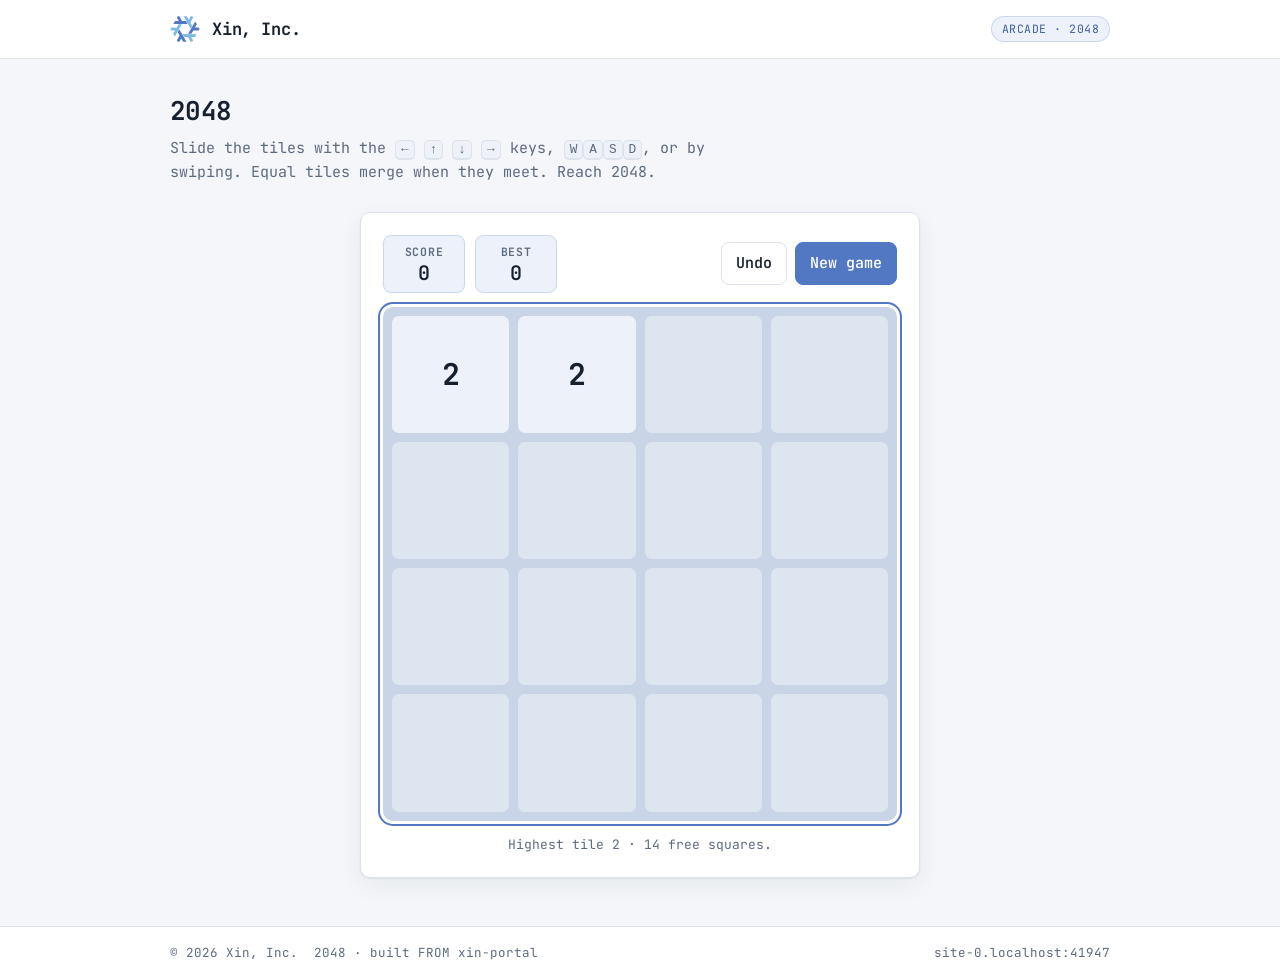
==== 2048/index.html @ be8f86bf "add 2048 init" ====
<!DOCTYPE html>
<html lang="en">
  <head>
    <meta charset="utf-8" />
    <meta name="viewport" content="width=device-width, initial-scale=1" />
    <title>Xin Arcade — 2048</title>
    <meta
      name="description"
      content="Xin Arcade — 2048. Slide tiles with the arrow keys or by swiping."
    />
    <link rel="icon" href="assets/NixOS.svg" type="image/svg+xml" />
    <link rel="stylesheet" href="assets/style.css" />
    <link rel="stylesheet" href="style.css" />
  </head>
  <body>
    <header class="xin-header">
      <div class="xin-header-inner">
        <img class="xin-logo" src="assets/NixOS.svg" alt="Xin, Inc. logo" />
        <a class="xin-wordmark" href="/">Xin,&nbsp;Inc.</a>
        <div class="xin-service">
          <span class="xin-badge">Arcade &middot; 2048</span>
        </div>
      </div>
    </header>

    <main class="xin-main">
      <h1 class="xin-title">2048</h1>
      <p class="xin-lede">
        Slide the tiles with the <kbd>&larr;</kbd> <kbd>&uarr;</kbd>
        <kbd>&darr;</kbd> <kbd>&rarr;</kbd> keys, <kbd>W</kbd><kbd>A</kbd
        ><kbd>S</kbd><kbd>D</kbd>, or by swiping. Equal tiles merge when they
        meet. Reach 2048.
      </p>

      <section class="xin-card game-card">
        <div class="xin-toolbar">
          <div class="game-scores">
            <div class="game-score">
              <span class="xin-label">Score</span>
              <span class="game-score-value" id="score">0</span>
            </div>
            <div class="game-score">
              <span class="xin-label">Best</span>
              <span class="game-score-value" id="best">0</span>
            </div>
          </div>
          <div class="game-buttons">
            <button class="xin-btn" id="undo" disabled>Undo</button>
            <button class="xin-btn xin-btn-primary" id="new">New game</button>
          </div>
        </div>

        <div class="game-stage">
          <div
            class="ark-board"
            id="board"
            tabindex="0"
            role="application"
            aria-label="2048 board. Use the arrow keys to slide the tiles."
          ></div>
          <div class="game-overlay" id="overlay" hidden>
            <p class="game-overlay-title" id="overlay-title"></p>
            <p class="game-overlay-text" id="overlay-text"></p>
            <div class="game-overlay-buttons" id="overlay-buttons"></div>
          </div>
        </div>

        <p class="xin-note" id="status" role="status"></p>
      </section>
    </main>

    <footer class="xin-footer">
      <div class="xin-footer-inner">
        <span>&copy; 2026 Xin,&nbsp;Inc.</span>
        <span>2048 &middot; built FROM xin-portal</span>
        <span class="xin-host"></span>
      </div>
    </footer>

    <script src="script.js"></script>
  </body>
</html>
---- 2048/assets/style.css ----
@font-face {
  font-family: "JetBrains Mono";
  src: url("JetBrainsMono-VariableFont_wght.ttf") format("truetype");
  font-weight: 100 800;
  font-style: normal;
  font-display: swap;
}

:root {
  --xin-blue: #5277c3;
  --xin-blue-dk: #3f5ea0;
  --xin-sky: #7ebae4;
  --xin-ink: #16202e;
  --xin-muted: #5d6b7f;
  --xin-line: #dce3ed;
  --xin-bg: #f4f6f9;
  --xin-surface: #ffffff;
  --xin-hover: #eef2f8;
  --xin-tint: #edf2fa;
  --xin-tint-line: #cbd8ec;
  --xin-ok: #2e7d5b;
  --xin-warn: #b4552a;
  --xin-radius: 10px;
  --xin-shadow:
    0 1px 2px rgba(22, 32, 46, 0.06), 0 8px 24px rgba(22, 32, 46, 0.06);
  --xin-font: "JetBrains Mono", ui-monospace, Menlo, Consolas, monospace;
  --xin-mono: var(--xin-font);
}

*,
*::before,
*::after {
  box-sizing: border-box;
}

body {
  margin: 0;
  min-height: 100vh;
  display: flex;
  flex-direction: column;
  background: var(--xin-bg);
  color: var(--xin-ink);
  font-family: var(--xin-font);
  font-size: 15px;
  line-height: 1.55;
  font-variant-numeric: tabular-nums;
  -webkit-font-smoothing: antialiased;
}

.xin-header {
  background: var(--xin-surface);
  border-bottom: 1px solid var(--xin-line);
}

.xin-header-inner {
  max-width: 980px;
  margin: 0 auto;
  padding: 14px 20px;
  display: flex;
  align-items: center;
  gap: 12px;
}

.xin-logo {
  width: 30px;
  height: 30px;
  flex: none;
}

.xin-wordmark {
  font-size: 17px;
  font-weight: 650;
  letter-spacing: -0.01em;
  color: var(--xin-ink);
  text-decoration: none;
}

.xin-service {
  margin-left: auto;
  display: flex;
  align-items: center;
  gap: 10px;
  font-size: 13px;
  color: var(--xin-muted);
}

.xin-badge {
  font-size: 11.5px;
  letter-spacing: 0.04em;
  text-transform: uppercase;
  color: var(--xin-blue-dk);
  background: rgba(82, 119, 195, 0.1);
  border: 1px solid rgba(82, 119, 195, 0.22);
  border-radius: 999px;
  padding: 3px 10px;
}

.xin-main {
  flex: 1;
  width: 100%;
  max-width: 980px;
  margin: 0 auto;
  padding: 32px 20px 48px;
}

.xin-title {
  margin: 0 0 6px;
  font-size: 26px;
  font-weight: 650;
  letter-spacing: -0.02em;
}
.xin-lede {
  margin: 0 0 28px;
  color: var(--xin-muted);
  max-width: 62ch;
}

.xin-card {
  background: var(--xin-surface);
  border: 1px solid var(--xin-line);
  border-radius: var(--xin-radius);
  box-shadow: var(--xin-shadow);
  padding: 22px;
}
.xin-card + .xin-card {
  margin-top: 18px;
}

.xin-label,
.xin-card-title,
.xin-table thead th {
  font-size: 11.5px;
  font-weight: 650;
  letter-spacing: 0.06em;
  text-transform: uppercase;
  color: var(--xin-muted);
}
.xin-card-title {
  margin: 0 0 14px;
}

.xin-note {
  margin: 14px 0 0;
  min-height: 20px;
  text-align: center;
  font-size: 13px;
  color: var(--xin-muted);
}

.xin-empty {
  color: var(--xin-muted);
  font-size: 14.5px;
  text-align: center;
  padding: 26px 10px;
  border: 1px dashed var(--xin-line);
  border-radius: 8px;
}

.xin-toolbar {
  display: flex;
  align-items: center;
  gap: 12px;
  flex-wrap: wrap;
  margin-bottom: 14px;
}

.xin-btn {
  font: inherit;
  font-weight: 550;
  color: var(--xin-ink);
  background: var(--xin-surface);
  border: 1px solid var(--xin-line);
  border-radius: 8px;
  padding: 9px 14px;
  cursor: pointer;
  transition:
    background 0.12s,
    border-color 0.12s,
    transform 0.04s;
}
.xin-btn:hover {
  background: var(--xin-hover);
  border-color: #c6d2e4;
}
.xin-btn:active {
  transform: translateY(1px);
}
.xin-btn-sm {
  font-size: 13.5px;
  padding: 6px 11px;
  color: var(--xin-muted);
}

.xin-btn-primary {
  color: #fff;
  background: var(--xin-blue);
  border-color: var(--xin-blue);
}
.xin-btn-primary:hover {
  background: var(--xin-blue-dk);
  border-color: var(--xin-blue-dk);
}

.xin-btn.is-on,
.xin-tab[aria-selected="true"] {
  color: #fff;
  background: var(--xin-blue);
  border-color: var(--xin-blue);
}

.xin-tabs {
  display: flex;
  flex-wrap: wrap;
  gap: 6px;
  margin-bottom: 18px;
}
.xin-tab {
  font: inherit;
  font-size: 14px;
  font-weight: 550;
  color: var(--xin-muted);
  background: var(--xin-surface);
  border: 1px solid var(--xin-line);
  border-radius: 999px;
  padding: 7px 15px;
  cursor: pointer;
  transition:
    background 0.12s,
    color 0.12s,
    border-color 0.12s;
}
.xin-tab:hover {
  background: var(--xin-hover);
}

.xin-input,
select.xin-input {
  font: inherit;
  color: var(--xin-ink);
  background: var(--xin-surface);
  border: 1px solid var(--xin-line);
  border-radius: 8px;
  padding: 9px 11px;
  width: 100%;
}
.xin-input::placeholder {
  color: #9aa6b8;
}

.xin-btn:focus-visible,
.xin-tab:focus-visible,
.xin-input:focus-visible,
select:focus-visible {
  outline: 2px solid var(--xin-blue);
  outline-offset: 2px;
}

.xin-table {
  width: 100%;
  border-collapse: collapse;
  font-size: 14.5px;
}
.xin-table th,
.xin-table td {
  text-align: left;
  padding: 9px 10px;
  border-bottom: 1px solid var(--xin-line);
}
.xin-table tbody tr:last-child td {
  border-bottom: 0;
}
.xin-table .num {
  text-align: right;
}

kbd {
  font-size: 0.85em;
  background: var(--xin-hover);
  border: 1px solid var(--xin-line);
  border-bottom-width: 2px;
  border-radius: 5px;
  padding: 1px 5px;
}

.game-card {
  max-width: 560px;
  margin: 0 auto;
}
.game-scores {
  display: flex;
  gap: 10px;
}
.game-score {
  display: flex;
  flex-direction: column;
  align-items: center;
  min-width: 82px;
  padding: 7px 12px;
  background: var(--xin-tint);
  border: 1px solid var(--xin-tint-line);
  border-radius: 8px;
}
.game-score-value {
  font-size: 20px;
  font-weight: 600;
  line-height: 1.2;
}
.game-buttons {
  margin-left: auto;
  display: flex;
  gap: 8px;
}

.game-stage {
  position: relative;
}
.game-canvas {
  display: block;
  width: 100%;
  height: auto;
  background: var(--xin-ink);
  border-radius: 10px;
  outline: none;
}
.game-canvas:focus-visible {
  box-shadow: 0 0 0 2px var(--xin-blue);
}

.game-overlay {
  position: absolute;
  inset: 0;
  display: flex;
  flex-direction: column;
  align-items: center;
  justify-content: center;
  gap: 6px;
  text-align: center;
  padding: 20px;
  background: rgba(244, 246, 249, 0.88);
  border-radius: 10px;
  backdrop-filter: blur(2px);
}
/* Override display: flex when the overlay is hidden. */
.game-overlay[hidden] {
  display: none;
}
.game-overlay-title {
  margin: 0;
  font-size: 24px;
  font-weight: 650;
}
.game-overlay-text {
  margin: 0 0 8px;
  color: var(--xin-muted);
  font-size: 14.5px;
  max-width: 34ch;
}
.game-overlay-buttons {
  display: flex;
  gap: 8px;
}

.xin-footer {
  border-top: 1px solid var(--xin-line);
  background: var(--xin-surface);
}

.xin-footer-inner {
  max-width: 980px;
  margin: 0 auto;
  padding: 16px 20px;
  display: flex;
  flex-wrap: wrap;
  gap: 6px 16px;
  align-items: center;
  font-size: 12.5px;
  color: var(--xin-muted);
}
.xin-footer-inner .xin-host {
  margin-left: auto;
}

@media (max-width: 560px) {
  .xin-header-inner {
    flex-wrap: wrap;
  }
  .xin-service {
    margin-left: 0;
    width: 100%;
  }
  .xin-main {
    padding: 24px 16px 40px;
  }
  .xin-card {
    padding: 18px;
  }
  .xin-title {
    font-size: 22px;
  }
}
---- 2048/style.css ----
.ark-board-wrap,
.game-stage {
  margin-top: 0;
}

.ark-board {
  display: grid;
  grid-template-columns: repeat(4, 1fr);
  gap: 9px;
  padding: 9px;
  background: #c9d4e6;
  border-radius: 10px;
  touch-action: none;
  user-select: none;
}
.ark-board:focus-visible {
  outline: 2px solid var(--xin-blue);
  outline-offset: 3px;
}

.ark-cell {
  position: relative;
  aspect-ratio: 1;
  background: #dde5f1;
  border-radius: 7px;
  display: flex;
  align-items: center;
  justify-content: center;
  font-weight: 650;
  font-size: clamp(18px, 6.2vw, 30px);
  color: var(--xin-ink);
}

.ark-cell[data-v="2"] {
  background: var(--xin-tint);
}
.ark-cell[data-v="4"] {
  background: #dce7f7;
}
.ark-cell[data-v="8"] {
  background: #b9d2f0;
}
.ark-cell[data-v="16"] {
  background: #8fb8e6;
}
.ark-cell[data-v="32"] {
  background: #7ebae4;
  color: #0e2338;
}
.ark-cell[data-v="64"] {
  background: #5277c3;
  color: #fff;
}
.ark-cell[data-v="128"] {
  background: #4763ae;
  color: #fff;
  font-size: clamp(16px, 5.4vw, 26px);
}
.ark-cell[data-v="256"] {
  background: #5e5ba8;
  color: #fff;
  font-size: clamp(16px, 5.4vw, 26px);
}
.ark-cell[data-v="512"] {
  background: #7a519b;
  color: #fff;
  font-size: clamp(16px, 5.4vw, 26px);
}
.ark-cell[data-v="1024"] {
  background: #a34c7e;
  color: #fff;
  font-size: clamp(13px, 4.4vw, 21px);
}
.ark-cell[data-v="2048"] {
  background: #c4643f;
  color: #fff;
  font-size: clamp(13px, 4.4vw, 21px);
  box-shadow: 0 0 0 3px rgba(196, 100, 63, 0.28);
}
.ark-cell.is-big {
  font-size: clamp(12px, 3.8vw, 18px);
}

.ark-cell.is-new {
  animation: ark-appear 0.16s ease-out;
}
.ark-cell.is-merged {
  animation: ark-pop 0.16s ease-out;
}

@keyframes ark-appear {
  from {
    transform: scale(0.4);
    opacity: 0;
  }
  to {
    transform: scale(1);
    opacity: 1;
  }
}
@keyframes ark-pop {
  0% {
    transform: scale(1);
  }
  55% {
    transform: scale(1.14);
  }
  100% {
    transform: scale(1);
  }
}

@media (prefers-reduced-motion: reduce) {
  .ark-cell.is-new,
  .ark-cell.is-merged {
    animation: none;
  }
}
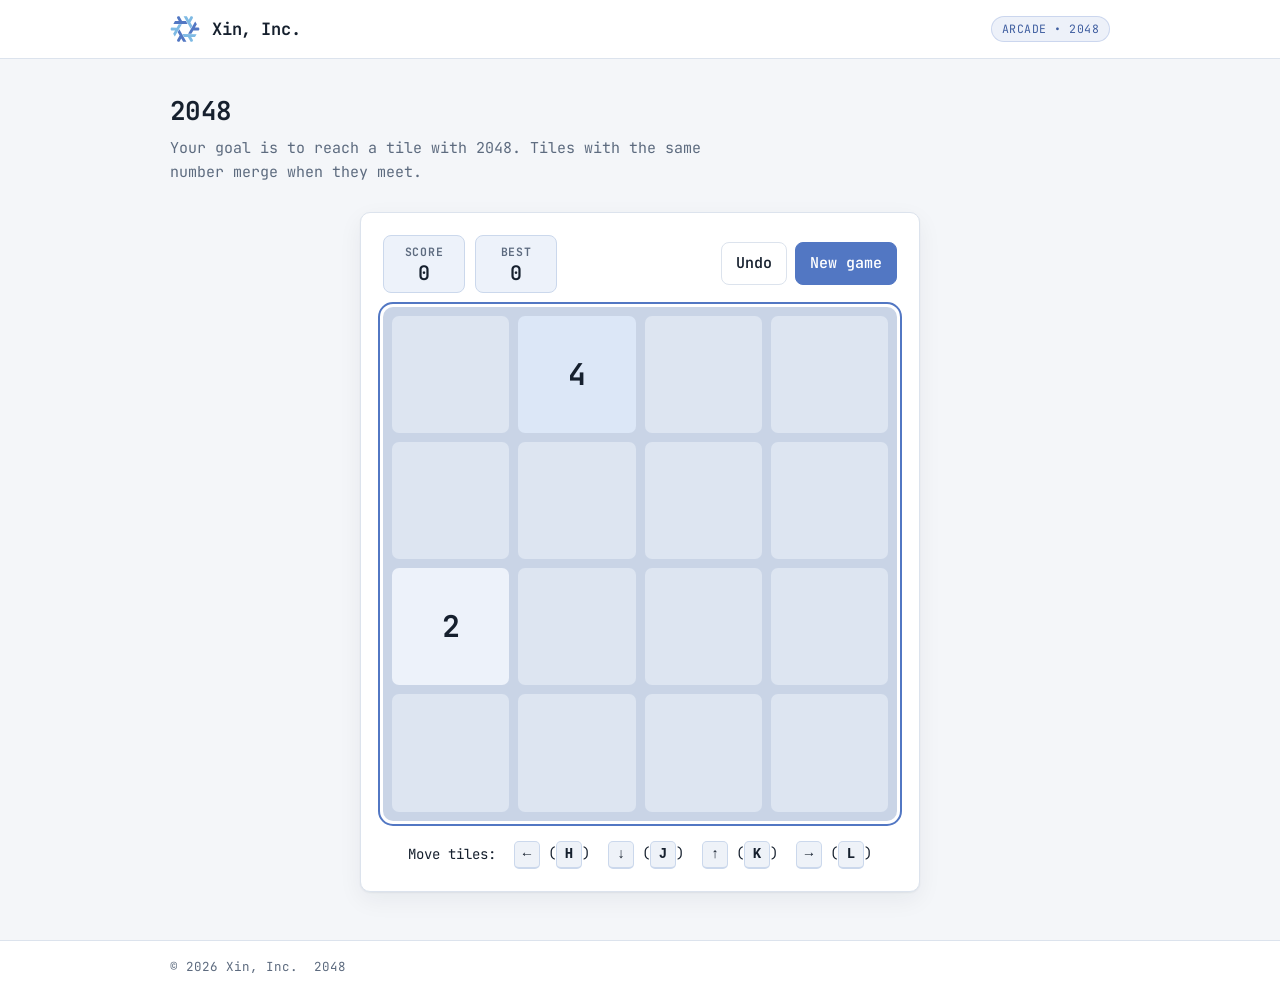
==== commit a5c1df83: "make game more visually appealing" ====
--- a/2048/index.html
+++ b/2048/index.html
@@ -6,7 +6,7 @@
     <title>Xin Arcade — 2048</title>
     <meta
       name="description"
-      content="Xin Arcade — 2048. Slide tiles with the arrow keys or by swiping."
+      content="Xin Arcade — 2048. Reach the 2048 tile using the arrow keys or H/J/K/L."
     />
     <link rel="icon" href="assets/NixOS.svg" type="image/svg+xml" />
     <link rel="stylesheet" href="assets/style.css" />
@@ -18,7 +18,7 @@
         <img class="xin-logo" src="assets/NixOS.svg" alt="Xin, Inc. logo" />
         <a class="xin-wordmark" href="/">Xin,&nbsp;Inc.</a>
         <div class="xin-service">
-          <span class="xin-badge">Arcade &middot; 2048</span>
+          <span class="xin-badge">Arcade &bull; 2048</span>
         </div>
       </div>
     </header>
@@ -26,10 +26,8 @@
     <main class="xin-main">
       <h1 class="xin-title">2048</h1>
       <p class="xin-lede">
-        Slide the tiles with the <kbd>&larr;</kbd> <kbd>&uarr;</kbd>
-        <kbd>&darr;</kbd> <kbd>&rarr;</kbd> keys, <kbd>W</kbd><kbd>A</kbd
-        ><kbd>S</kbd><kbd>D</kbd>, or by swiping. Equal tiles merge when they
-        meet. Reach 2048.
+        Your goal is to reach a tile with 2048. Tiles with the same number merge
+        when they meet.
       </p>
 
       <section class="xin-card game-card">
@@ -56,7 +54,7 @@
             id="board"
             tabindex="0"
             role="application"
-            aria-label="2048 board. Use the arrow keys to slide the tiles."
+            aria-label="2048 board. Use the arrow keys or H (left), J (down), K (up), and L (right) to slide the tiles."
           ></div>
           <div class="game-overlay" id="overlay" hidden>
             <p class="game-overlay-title" id="overlay-title"></p>
@@ -65,15 +63,20 @@
           </div>
         </div>
 
-        <p class="xin-note" id="status" role="status"></p>
+        <p class="xin-note game-controls">
+          <span>Move tiles:</span>
+          <span><kbd>&larr;</kbd> (<kbd>H</kbd>)</span>
+          <span><kbd>&darr;</kbd> (<kbd>J</kbd>)</span>
+          <span><kbd>&uarr;</kbd> (<kbd>K</kbd>)</span>
+          <span><kbd>&rarr;</kbd> (<kbd>L</kbd>)</span>
+        </p>
       </section>
     </main>
 
     <footer class="xin-footer">
       <div class="xin-footer-inner">
         <span>&copy; 2026 Xin,&nbsp;Inc.</span>
-        <span>2048 &middot; built FROM xin-portal</span>
-        <span class="xin-host"></span>
+        <span>2048</span>
       </div>
     </footer>
 
--- a/2048/assets/style.css
+++ b/2048/assets/style.css
@@ -376,9 +376,6 @@
   font-size: 12.5px;
   color: var(--xin-muted);
 }
-.xin-footer-inner .xin-host {
-  margin-left: auto;
-}
 
 @media (max-width: 560px) {
   .xin-header-inner {
--- a/2048/style.css
+++ b/2048/style.css
@@ -10,12 +10,42 @@
   padding: 9px;
   background: #c9d4e6;
   border-radius: 10px;
-  touch-action: none;
   user-select: none;
 }
 .ark-board:focus-visible {
   outline: 2px solid var(--xin-blue);
   outline-offset: 3px;
+}
+
+.game-controls {
+  display: flex;
+  flex-wrap: wrap;
+  align-items: center;
+  justify-content: center;
+  gap: 12px 18px;
+  margin-top: 20px;
+  font-size: 14px;
+  color: var(--xin-ink);
+}
+
+.game-controls span {
+  white-space: nowrap;
+}
+
+.game-controls kbd {
+  display: inline-block;
+  min-width: 26px;
+  padding: 3px 6px;
+  font-size: 14px;
+  font-weight: 550;
+  line-height: 1.4;
+  border-color: var(--xin-tint-line);
+}
+
+@media (max-width: 480px) {
+  .game-controls span:first-child {
+    flex-basis: 100%;
+  }
 }
 
 .ark-cell {
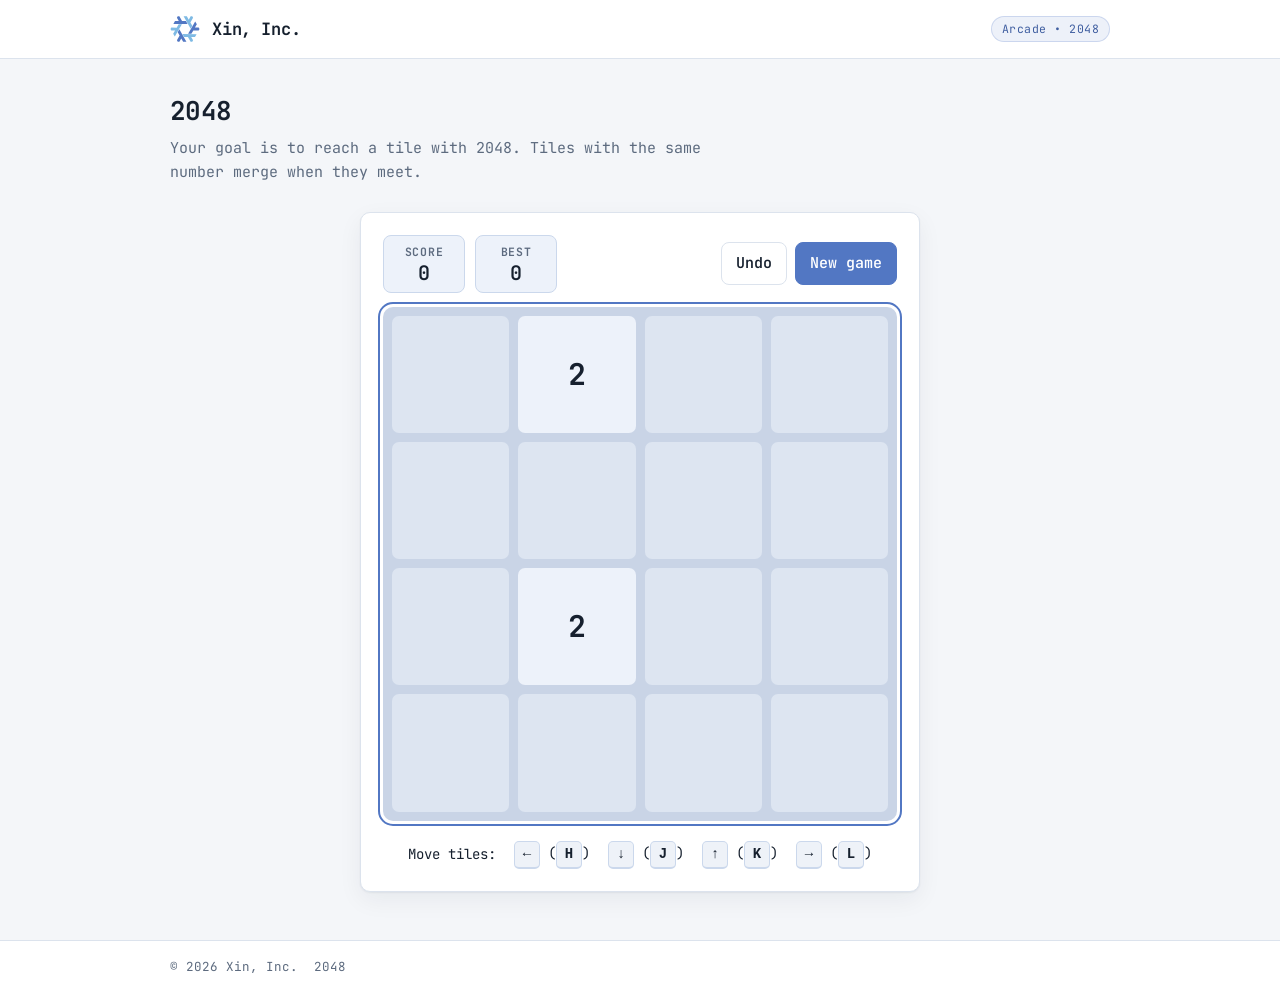
==== commit 6ac0a00f: "add better game score" ====
--- a/2048/index.html
+++ b/2048/index.html
@@ -56,9 +56,30 @@
             role="application"
             aria-label="2048 board. Use the arrow keys or H (left), J (down), K (up), and L (right) to slide the tiles."
           ></div>
-          <div class="game-overlay" id="overlay" hidden>
+          <div
+            class="game-overlay is-game-over"
+            id="overlay"
+            role="region"
+            aria-labelledby="overlay-title"
+            aria-describedby="overlay-text"
+            hidden
+          >
             <p class="game-overlay-title" id="overlay-title"></p>
             <p class="game-overlay-text" id="overlay-text"></p>
+            <div class="game-over-scores">
+              <div class="game-score">
+                <span class="xin-label" id="final-score-label">Final score</span>
+                <span class="game-score-value" id="final-score">0</span>
+              </div>
+              <div class="game-score">
+                <span class="xin-label">Best</span>
+                <span class="game-score-value" id="final-best">0</span>
+              </div>
+            </div>
+            <p class="game-over-hint">
+              Press <kbd>Enter</kbd> or select
+              <span id="overlay-action">Play again</span>.
+            </p>
             <div class="game-overlay-buttons" id="overlay-buttons"></div>
           </div>
         </div>
--- a/2048/assets/style.css
+++ b/2048/assets/style.css
@@ -87,7 +87,6 @@
 .xin-badge {
   font-size: 11.5px;
   letter-spacing: 0.04em;
-  text-transform: uppercase;
   color: var(--xin-blue-dk);
   background: rgba(82, 119, 195, 0.1);
   border: 1px solid rgba(82, 119, 195, 0.22);
--- a/2048/style.css
+++ b/2048/style.css
@@ -146,3 +146,41 @@
     animation: none;
   }
 }
+
+.game-overlay.is-game-over {
+  background: rgba(22, 32, 46, 0.94);
+  color: #fff;
+}
+
+.is-game-over .game-overlay-title {
+  font-size: clamp(24px, 5vw, 32px);
+}
+
+.is-game-over .game-overlay-text,
+.game-over-hint {
+  color: var(--xin-line);
+}
+
+.game-over-scores {
+  display: flex;
+  gap: 12px;
+  margin: 8px 0;
+  color: var(--xin-ink);
+}
+
+.game-over-scores[hidden] {
+  display: none;
+}
+
+.game-over-scores .game-score-value {
+  font-size: 28px;
+}
+
+.game-over-hint {
+  margin: 0 0 10px;
+  font-size: 13px;
+}
+
+.game-over-hint kbd {
+  color: var(--xin-ink);
+}
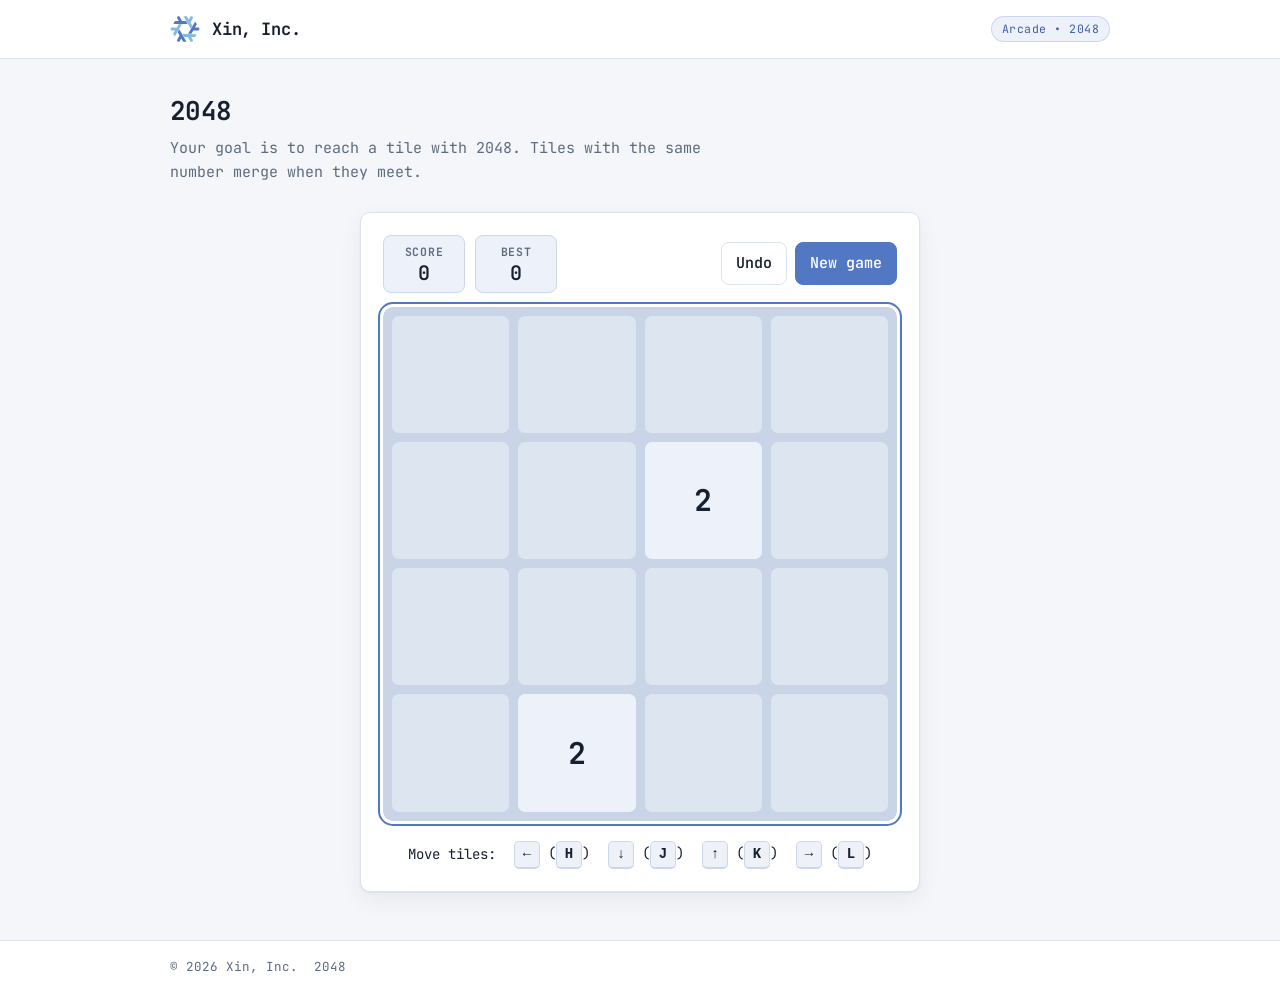
==== commit 566fa737: "stylistic changes" ====
--- a/2048/index.html
+++ b/2048/index.html
@@ -3,10 +3,10 @@
   <head>
     <meta charset="utf-8" />
     <meta name="viewport" content="width=device-width, initial-scale=1" />
-    <title>Xin Arcade — 2048</title>
+    <title>2048</title>
     <meta
       name="description"
-      content="Xin Arcade — 2048. Reach the 2048 tile using the arrow keys or H/J/K/L."
+      content="Merge matching tiles to reach 2048."
     />
     <link rel="icon" href="assets/NixOS.svg" type="image/svg+xml" />
     <link rel="stylesheet" href="assets/style.css" />
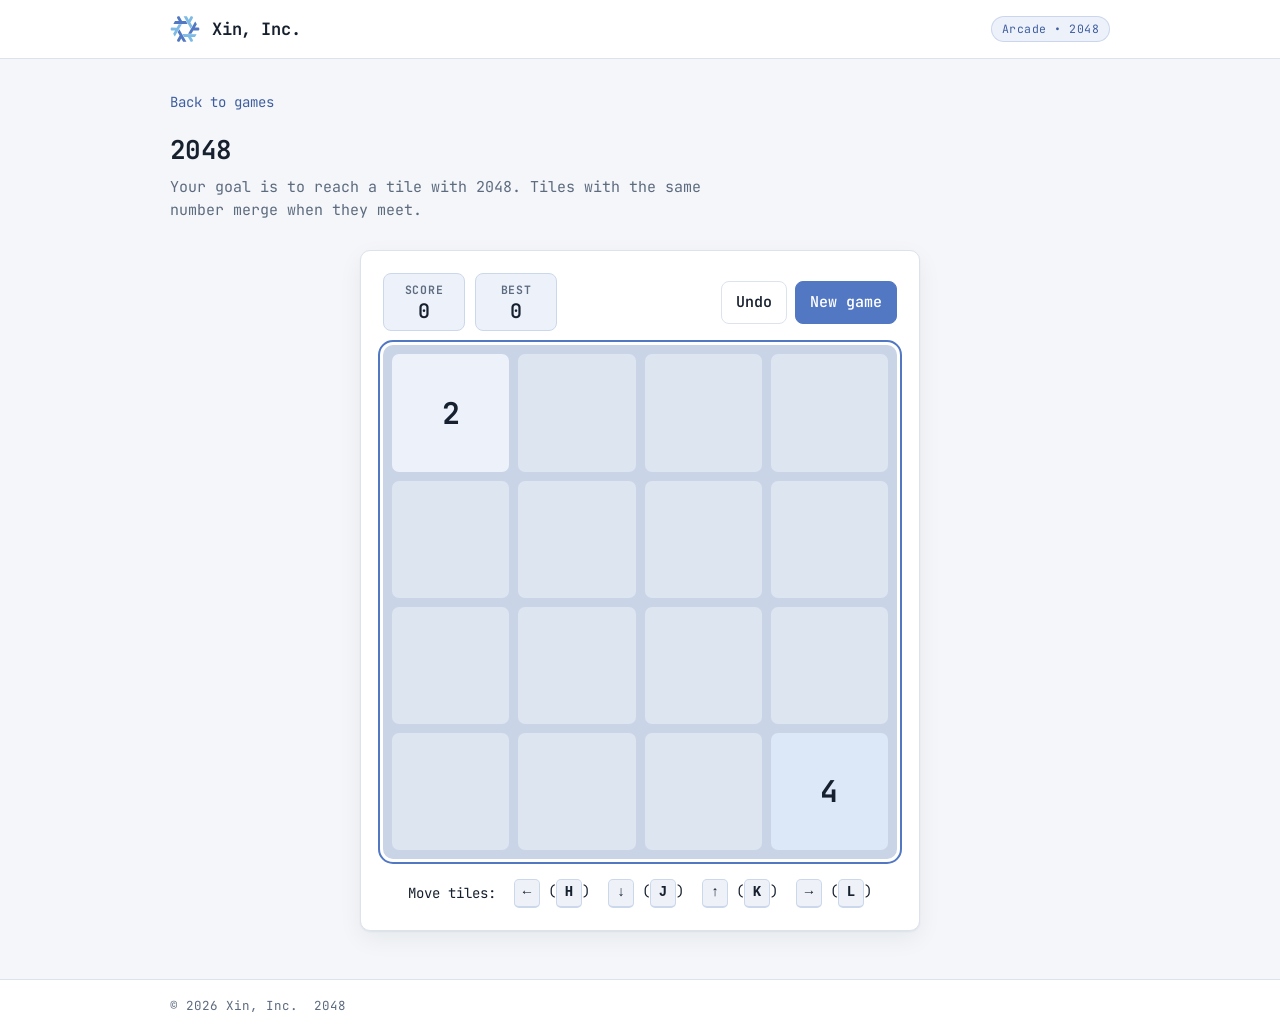
==== commit 810ab104: "Add link back to the portal" ====
--- a/2048/index.html
+++ b/2048/index.html
@@ -24,6 +24,7 @@
     </header>
 
     <main class="xin-main">
+      <a class="game-back" id="back-to-games" href="/">Back to games</a>
       <h1 class="xin-title">2048</h1>
       <p class="xin-lede">
         Your goal is to reach a tile with 2048. Tiles with the same number merge
--- a/2048/style.css
+++ b/2048/style.css
@@ -1,3 +1,21 @@
+.game-back {
+  display: inline-block;
+  margin-bottom: 16px;
+  color: var(--xin-blue-dk);
+  font-size: 14px;
+  text-decoration: none;
+}
+
+.game-back:hover {
+  text-decoration: underline;
+}
+
+.game-back:focus-visible {
+  outline: 2px solid var(--xin-blue);
+  outline-offset: 4px;
+  border-radius: 2px;
+}
+
 .ark-board-wrap,
 .game-stage {
   margin-top: 0;
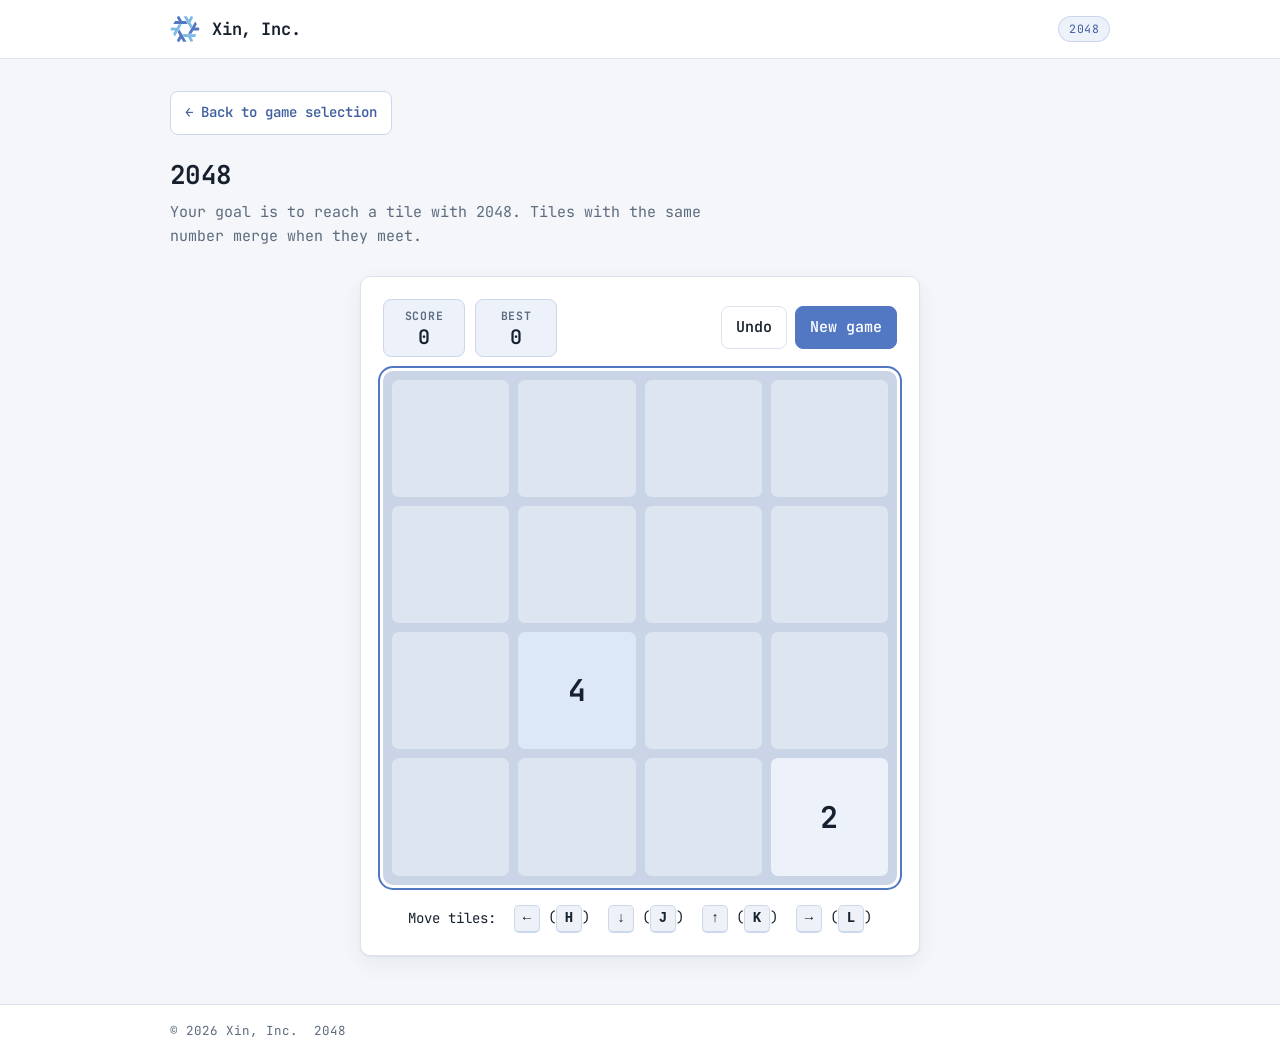
==== commit 00d1fbfc: "upd stylistic" ====
--- a/2048/index.html
+++ b/2048/index.html
@@ -18,13 +18,16 @@
         <img class="xin-logo" src="assets/NixOS.svg" alt="Xin, Inc. logo" />
         <a class="xin-wordmark" href="/">Xin,&nbsp;Inc.</a>
         <div class="xin-service">
-          <span class="xin-badge">Arcade &bull; 2048</span>
+          <span class="xin-badge">2048</span>
         </div>
       </div>
     </header>
 
     <main class="xin-main">
-      <a class="game-back" id="back-to-games" href="/">Back to games</a>
+      <a class="game-back" id="back-to-games" href="/">
+        <span aria-hidden="true">&larr;</span>
+        Back to game selection
+      </a>
       <h1 class="xin-title">2048</h1>
       <p class="xin-lede">
         Your goal is to reach a tile with 2048. Tiles with the same number merge
--- a/2048/style.css
+++ b/2048/style.css
@@ -1,19 +1,27 @@
 .game-back {
-  display: inline-block;
-  margin-bottom: 16px;
+  display: inline-flex;
+  align-items: center;
+  gap: 8px;
+  min-height: 44px;
+  margin-bottom: 20px;
+  padding: 8px 14px;
+  background: var(--xin-surface);
+  border: 1px solid var(--xin-tint-line);
+  border-radius: 8px;
   color: var(--xin-blue-dk);
   font-size: 14px;
+  font-weight: 550;
   text-decoration: none;
 }
 
 .game-back:hover {
-  text-decoration: underline;
+  background: var(--xin-tint);
+  border-color: var(--xin-blue);
 }
 
 .game-back:focus-visible {
   outline: 2px solid var(--xin-blue);
-  outline-offset: 4px;
-  border-radius: 2px;
+  outline-offset: 3px;
 }
 
 .ark-board-wrap,
